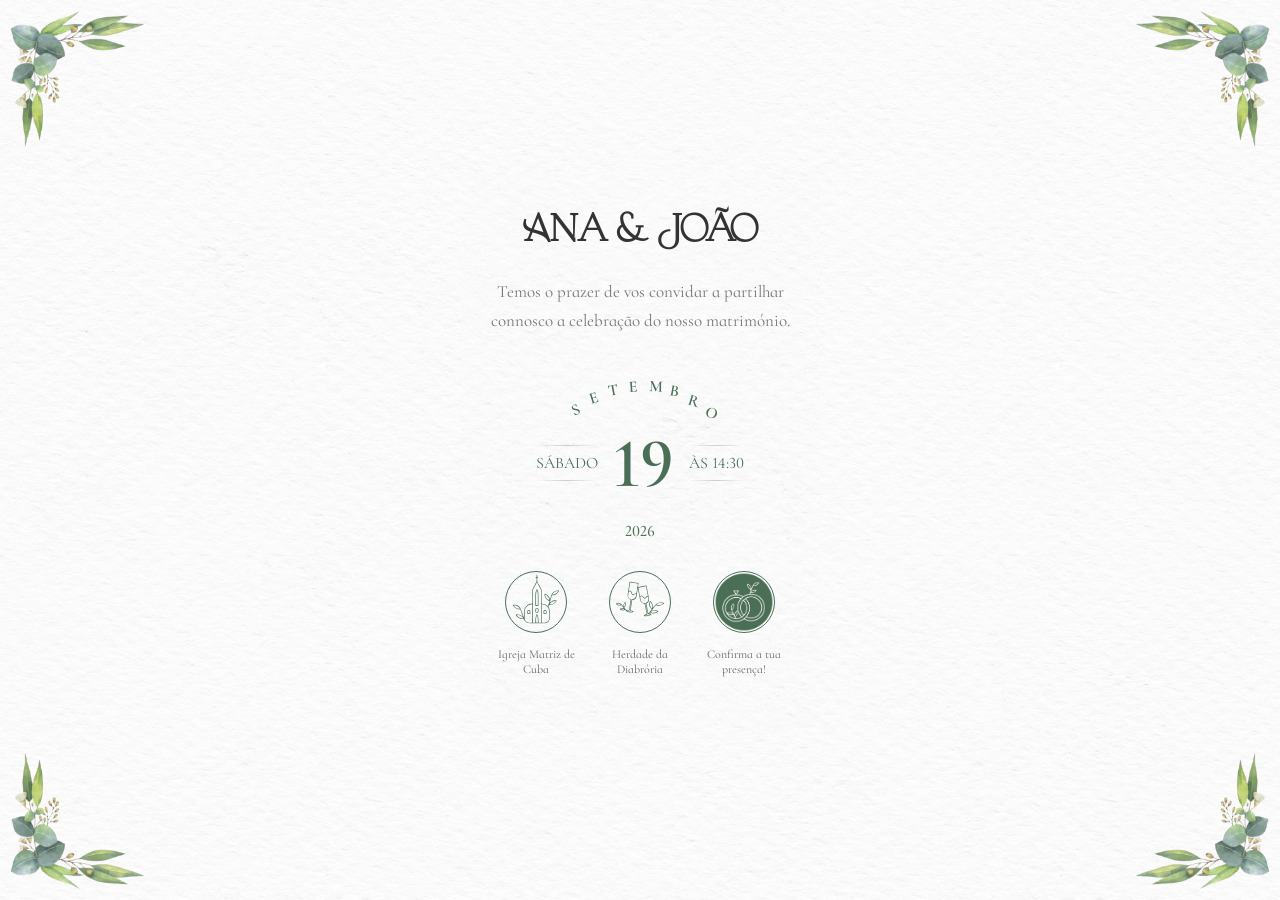
==== convite.html @ 5a5e7669 "Updated bro convite.html" ====
<!DOCTYPE html>
<html lang="pt">
<head>
  <meta charset="UTF-8">
  <title>Convite Casamento</title>

  <meta name="viewport" content="width=device-width, initial-scale=1.0">

  <!-- Fontes -->
  <link href="https://fonts.googleapis.com/css2?family=Cormorant+Infant:wght@300;400;500;600;700&display=swap" rel="stylesheet">
  <link href="https://fonts.googleapis.com/css2?family=Playfair+Display&family=Great+Vibes&display=swap" rel="stylesheet">

  <link rel="stylesheet" href="css/style.css">
  <style>
    .mes {
      height: 40px;
      margin: 0 auto 5px auto;
    }
    .mes span {
      transform-origin: 0 65px;
    }
    .mes span:nth-child(1) { transform: rotate(-24.5deg) translateX(-50px); }
    .mes span:nth-child(2) { transform: rotate(-17.5deg) translateX(-36px); }
    .mes span:nth-child(3) { transform: rotate(-10.5deg) translateX(-22px); }
    .mes span:nth-child(4) { transform: rotate(-3.5deg) translateX(-8px); }
    .mes span:nth-child(5) { transform: rotate(3.5deg) translateX(6px); }
    .mes span:nth-child(6) { transform: rotate(10.5deg) translateX(20px); }
    .mes span:nth-child(7) { transform: rotate(17.5deg) translateX(34px); }
    .mes span:nth-child(8) { transform: rotate(24.5deg) translateX(48px); }
    .mes span:nth-child(1) { transform: rotate(-24.5deg) translateX(-50px); }
    .mes span:nth-child(2) { transform: rotate(-17.5deg) translateX(-36px); }
    .mes span:nth-child(3) { transform: rotate(-10.5deg) translateX(-22px); }
    .mes span:nth-child(4) { transform: rotate(-3.5deg) translateX(-8px); }
    .mes span:nth-child(5) { transform: rotate(3.5deg) translateX(6px); }
    .mes span:nth-child(6) { transform: rotate(10.5deg) translateX(20px); }
    .mes span:nth-child(7) { transform: rotate(17.5deg) translateX(34px); }
    .mes span:nth-child(8) { transform: rotate(24.5deg) translateX(48px); }
  </style>
</head>

<body>

  <!-- Ornamentos -->
  <div class="ornament top-left"></div>
  <div class="ornament top-right"></div>
  <div class="ornament bottom-left"></div>
  <div class="ornament bottom-right"></div>

  <div class="container">

    <h2 class="nomes">Ana & João</h2>

    <p class="frase">
      Temos o prazer de vos convidar a partilhar<br>
      connosco a celebração do nosso matrimónio.
    </p>

    <!-- DATA -->
    <div class="data">
      <div class="mes">
        <span>S</span><span>E</span><span>T</span><span>E</span><span>M</span><span>B</span><span>R</span><span>O</span>
      </div>

      <div class="linha">
        <span class="dia-semana">SÁBADO</span>
        <h1>19</h1>
        <span class="hora">ÀS 14:30</span>
      </div>

      <p class="ano">2026</p>
    </div>

    <!-- ICONES -->
    <div class="icons">
      <div class="icon-item">
        <div class="circle">
          <a href="https://www.google.com/maps/place/Igreja+Matriz+de+S%C3%A3o+Vicente/@38.1674891,-7.8931724,17z/data=!3m1!4b1!4m6!3m5!1s0xd1a0edcd490adb5:0x2ef035449714cdfe!8m2!3d38.1674891!4d-7.8905975!16s%2Fg%2F11g8xkr_s8?entry=ttu&g_ep=EgoyMDI2MDMwNC4xIKXMDSoASAFQAw%3D%3D" target="_blank">
            <img src="assets/igreja.svg" alt="Local">
          </a>
        </div>
        <p class="icon-text">Igreja Matriz de Cuba</p>
      </div>

      <!-- COPOS -->
      <div class="icon-item">
        <div class="circle">
          <a href="https://www.google.com/maps/place/Herdade+da+Diabr%C3%B3ria+-+Agroturismo/@38.0478917,-7.9405616,17z/data=!3m1!4b1!4m9!3m8!1s0xd1a12c5d1a5b58b:0x852acee4767ea145!5m2!4m1!1i2!8m2!3d38.0478917!4d-7.9379867!16s%2Fg%2F1tc_gjbj?entry=ttu&g_ep=EgoyMDI2MDMwNC4xIKXMDSoASAFQAw%3D%3D" target="_blank">
            <img src="assets/copos.svg" alt="Presentes">
          </a>
        </div>
        <p class="icon-text">Herdade da Diabrória</p>
      </div>

      <!-- ALIANÇAS -->
      <div class="icon-item destaque">
        <div class="circle">
          <a href="https://forms.office.com/r/0EmKimUbge?origin=lprLink" target="_blank" >
            <img src="assets/aliancas - verde.png" alt="Confirmar">
          </a>
        </div>
        <p class="icon-text">Confirma a tua presença!</p>
      </div>

    </div>

  </div>

</body>
</html>
---- css/style.css ----
html, body {
  font-family: 'Cormorant Infant', serif;
  margin: 0;
  color: #333;
  text-align: center;
  overflow-x:hidden;
}

@font-face {
  font-family: 'SS Bruney';
  src: url('../fonts/ss-bruney.otf') format('opentype');
  font-weight: normal;
  font-style: normal;
}

body {
  margin: 0;
  padding: 0;
  background: url(../assets/fundo.jpeg);
  font-family: 'Cormorant Infant', serif;
  display: flex;
  justify-content: center;
  align-items: center; /* era flex-start — agora centra verticalmente */

  min-height:100dvh;
  overflow-x:hidden;
}

/* CONTAINER CENTRAL */
.container {
  margin: auto; /* era margin-top: 40px — agora centra horizontal e verticalmente */
   max-width:92vw;
  background: url(../assets/fundo.jpeg);
  padding: 30px 30px 50px;
  text-align: center;
  position: relative;
}

/* TEXTOS */
.iniciais {
  color: #bcbcbc;
  max-width: 120px;
  max-height: 120px;
  letter-spacing: 6px;
}

.frase {
  font-size: 17px;
  color: #777;
  margin: 5px 0 5px 0;
}

.pais {
  font-size: 12px;
  color: #999;
}

.nomes {
  font-family: 'SS Bruney', 'Great Vibes', cursive;
  font-size: 36px;
  margin: 0px;
}

.convite {
  font-size: 13px;
  margin-bottom: 25px;
}


.convite-inner{
  padding:40px 28px;
  text-align:center;
}

.nomes{
  font-size:42px;
  margin-bottom:20px;
}

.frase{
  line-height:1.7;
  margin-bottom:40px;
}


/* DATA */
.data {
  position: relative;
  font-size:22px;
  margin: 40px 0 30px 0;
  text-align: center;
  color: #4A6F56;
}

.mes {
  font-family: 'Cormorant Infant', serif;
  font-size: 16px;
  font-weight: 600;
  color: #4A6F56;
  position: relative;
  height: 24px;
  margin: 0 auto 5px auto;
  text-align: center;
}

.mes span {
  display: inline-block;
  position: absolute;
  top: 0;
  left: 50%;
  transform-origin: 0 50px;
}

.mes span:nth-child(1) { transform: rotate(-20deg) translateX(-45px); }
.mes span:nth-child(2) { transform: rotate(-15deg) translateX(-33px); }
.mes span:nth-child(3) { transform: rotate(-10deg) translateX(-22px); }
.mes span:nth-child(4) { transform: rotate(-5deg) translateX(-11px); }
.mes span:nth-child(5) { transform: rotate(0deg) translateX(0px); }
.mes span:nth-child(6) { transform: rotate(5deg) translateX(11px); }
.mes span:nth-child(7) { transform: rotate(10deg) translateX(22px); }
.mes span:nth-child(8) { transform: rotate(15deg) translateX(33px); }

.data .linha {
  display: flex;
  justify-content: center;
  align-items: center;
  gap: 15px;
  position: relative;
  color: #4A6F56;
}

.dia-semana,
.hora {
  font-size: 16px;
  color: #4A6F56;
  position: relative;
}

.dia-semana::before,
.dia-semana::after,
.hora::before,
.hora::after {
  content: '';
  position: absolute;
  left: 0;
  right: 0;
  color: #4A6F56;
  height: 1px;
  background: linear-gradient(to right, transparent, #ccc, transparent);
}

.dia-semana::before,
.hora::before {
  top: -8px;
}

.dia-semana::after,
.hora::after {
  bottom: -8px;
}

.data h1 {
  font-size: 70px;
  margin: 0;
  font-weight: 600;
}

.ano {
  margin-top: 15px;
  font-size: 16px;
  color: #4A6F56;
  font-weight: 500;
}

/* ORNAMENTOS */
.ornament {
  position: fixed;
  width: 160px;
  height: 160px;
  background-size: contain;
  background-repeat: no-repeat;
  opacity: 0.85;
  pointer-events: none;
  z-index: 10;
}

.top-left {
  top: 0;
  left: 0;
  background-image: url('../assets/ornamento.png');
}

.top-right {
  top: 0;
  right: 0;
  background-image: url('../assets/ornamento.png');
  transform: scaleX(-1);
}

.bottom-left {
  bottom: 0;
  left: 0;
  background-image: url('../assets/ornamento.png');
  transform: scaleY(-1);
}

.bottom-right {
  bottom: 0;
  right: 0;
  background-image: url('../assets/ornamento.png');
  transform: scale(-1);
}

.icons {
  display: flex;
  justify-content: center;
  gap: 30px;
  margin-top: 40px;
  flex-wrap: wrap;
}

.icon-item {
  display: flex;
  flex-direction: column;
  align-items: center;
  gap: 8px;
  width: auto;
  height: auto;
}

.circle {
  width: 60px;
  height: 60px;
  border-radius: 50%;
  background-color: transparent;
  border: 1px solid #4A6F56;
  display: flex;
  align-items: center;
  justify-content: center;
  margin: 0 auto 8px;
  transition: background-color 0.2s;
}

.circle:hover {
  background-color: #ddd4c6;
}

.circle img {
  width: 32px;
  height: 32px;
  object-fit: contain;
}

.icon-item {
  display: flex;
  flex-direction: column;
  align-items: center;
  gap: 6px;
}

.icon-text {
  font-family: 'Cormorant Infant', Georgia, serif;
  font-size: 12px;
  color: #8a7560;
  text-align: center;
  max-width: 80px;
}

.icons {
  display: flex;
  justify-content: center;
  gap: 24px;
  margin-top: 24px;
}

.icons img {
  width: 60px;
  height: 60px;
  object-fit: contain;
}

.icon-text {
  margin: 0;
  font-size: 12px;
  color: #666;
  line-height: 1.3;
  word-wrap: break-word;
  white-space: normal;
  max-width: 80px;
  text-align: center;
}

.destaque .circle{
  background: #fff;
}

.destaque .circle img {
  width: 60px;
  height: 60px;
  object-fit: contain;
  display: block;
  margin: auto;
}

.label {
  width: 100px;
  height: 50px;
  background-color: white;
  border-radius: 50px 50px 0 0;
  display: flex;
  align-items: center;
  justify-content: center;
  font-size: 12px;
  color: #666;
  margin-bottom: 10px;
  box-shadow: 0 2px 8px rgba(0, 0, 0, 0.1);
}

.label.below {
  border-radius: 0 0 50px 50px;
  margin-top: 10px;
  margin-bottom: 0;
}


.scene{
  display:flex;
  align-items:center;
  justify-content:center;
  width:100%;
min-height:100dvh;
  overflow:hidden;
  background:#f5f0ea;
}

.envelope-wrap{
  position:relative;
 width:100%;
height:100dvh;
  cursor:pointer;
}

.envelope-wrap svg{
  position:absolute;
  inset:0;
  width:100%;
  height:100%;
  z-index:5;
}

.flap-top-g{
  transform-origin:180px 0px;
  transform-box:view-box;
  transition:transform 0.8s cubic-bezier(.4,0,.2,1);
}

.open .flap-top-g{
  transform:rotateX(180deg);
}

.seal-area{
  position:absolute;
  left:50%;
  top:56%;
  transform:translate(-50%, -50%);
  z-index:20;
  transition:opacity .3s;
}

.open .seal-area{
  opacity:0;
  pointer-events:none;
}

.seal-img{
  width:90px;
  height:90px;
  border-radius:50%;
  object-fit:cover;
}

.click-hint{
  margin-top:12px;
}

.click-hint span{
  font-size:18px;
  color:#b0915a;
  font-style:italic;
}

.convite-card{
  position:absolute;
  left:50%;
  top:50%;
  width:320px;
  height:480px;
  transform: translate(-50%, 120%);
  background:url(../assets/fundo.jpeg);
  border-radius:12px;
  z-index:100;
  overflow:auto;
  transition: transform 1.3s cubic-bezier(.22,1,.36,1);
  box-shadow: 0 12px 30px rgba(0,0,0,.16);
}

.convite-card.show{
  transform: translate(-50%, -50%);
}

.convite-card.show{
  transform: translateX(-50%) translateY(-55%);
}

.envelope-hidden svg,
.envelope-hidden .seal-area{
  opacity:0;
  transition:opacity .8s ease;
  pointer-events:none;
}

.envelope-hidden .convite-card{
  z-index:50;
}
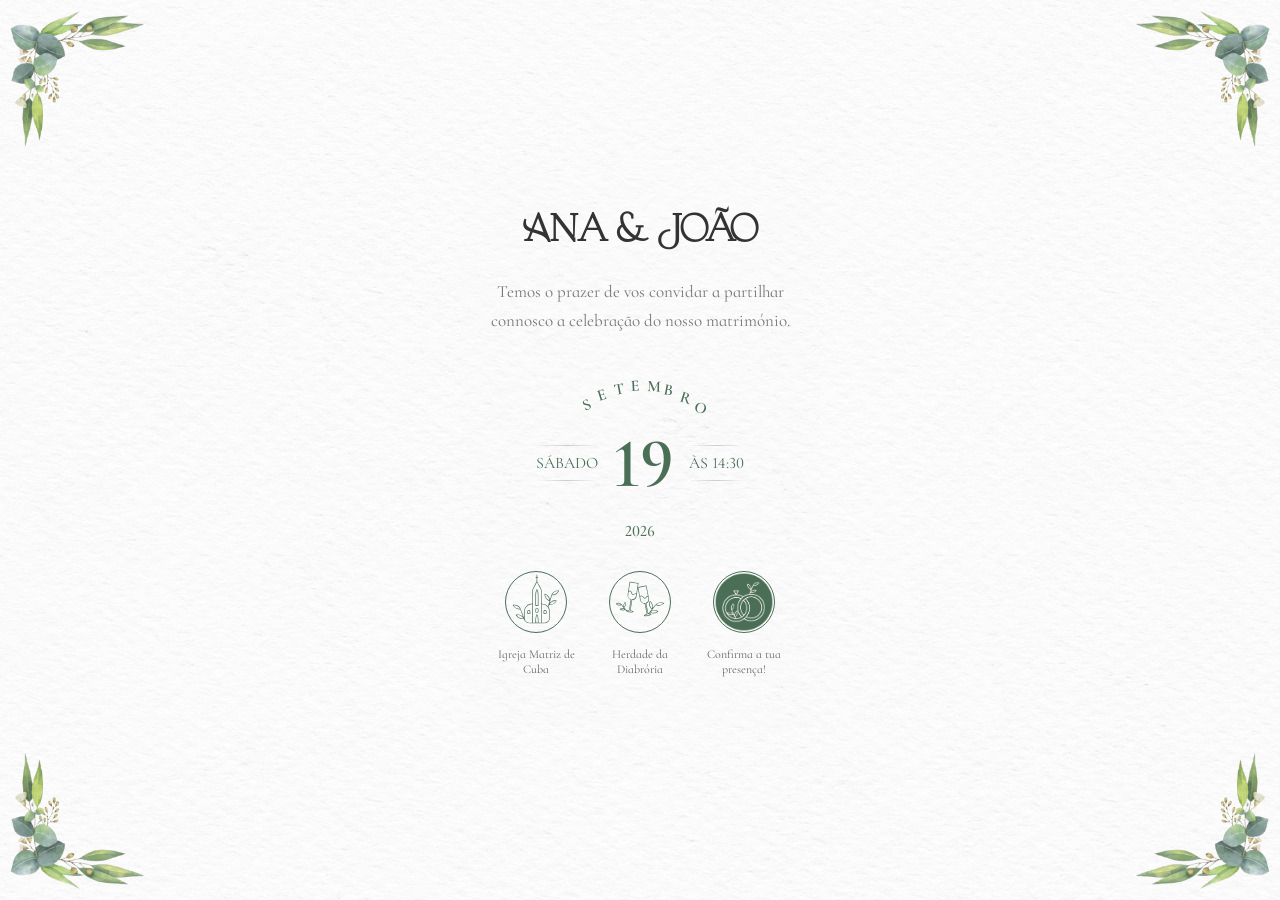
==== commit ed32c302: "Updated space~ convite.html" ====
--- a/convite.html
+++ b/convite.html
@@ -19,22 +19,14 @@
     .mes span {
       transform-origin: 0 65px;
     }
-    .mes span:nth-child(1) { transform: rotate(-24.5deg) translateX(-50px); }
-    .mes span:nth-child(2) { transform: rotate(-17.5deg) translateX(-36px); }
-    .mes span:nth-child(3) { transform: rotate(-10.5deg) translateX(-22px); }
-    .mes span:nth-child(4) { transform: rotate(-3.5deg) translateX(-8px); }
-    .mes span:nth-child(5) { transform: rotate(3.5deg) translateX(6px); }
-    .mes span:nth-child(6) { transform: rotate(10.5deg) translateX(20px); }
-    .mes span:nth-child(7) { transform: rotate(17.5deg) translateX(34px); }
-    .mes span:nth-child(8) { transform: rotate(24.5deg) translateX(48px); }
-    .mes span:nth-child(1) { transform: rotate(-24.5deg) translateX(-50px); }
-    .mes span:nth-child(2) { transform: rotate(-17.5deg) translateX(-36px); }
-    .mes span:nth-child(3) { transform: rotate(-10.5deg) translateX(-22px); }
-    .mes span:nth-child(4) { transform: rotate(-3.5deg) translateX(-8px); }
-    .mes span:nth-child(5) { transform: rotate(3.5deg) translateX(6px); }
-    .mes span:nth-child(6) { transform: rotate(10.5deg) translateX(20px); }
-    .mes span:nth-child(7) { transform: rotate(17.5deg) translateX(34px); }
-    .mes span:nth-child(8) { transform: rotate(24.5deg) translateX(48px); }
+    .mes span:nth-child(1) { transform: rotate(-24.5deg) translateX(-38px); }
+    .mes span:nth-child(2) { transform: rotate(-17.5deg) translateX(-27px); }
+    .mes span:nth-child(3) { transform: rotate(-10.5deg) translateX(-16px); }
+    .mes span:nth-child(4) { transform: rotate(-3.5deg) translateX(-6px); }
+    .mes span:nth-child(5) { transform: rotate(3.5deg) translateX(4px); }
+    .mes span:nth-child(6) { transform: rotate(10.5deg) translateX(14px); }
+    .mes span:nth-child(7) { transform: rotate(17.5deg) translateX(25px); }
+    .mes span:nth-child(8) { transform: rotate(24.5deg) translateX(36px); }
   </style>
 </head>
 
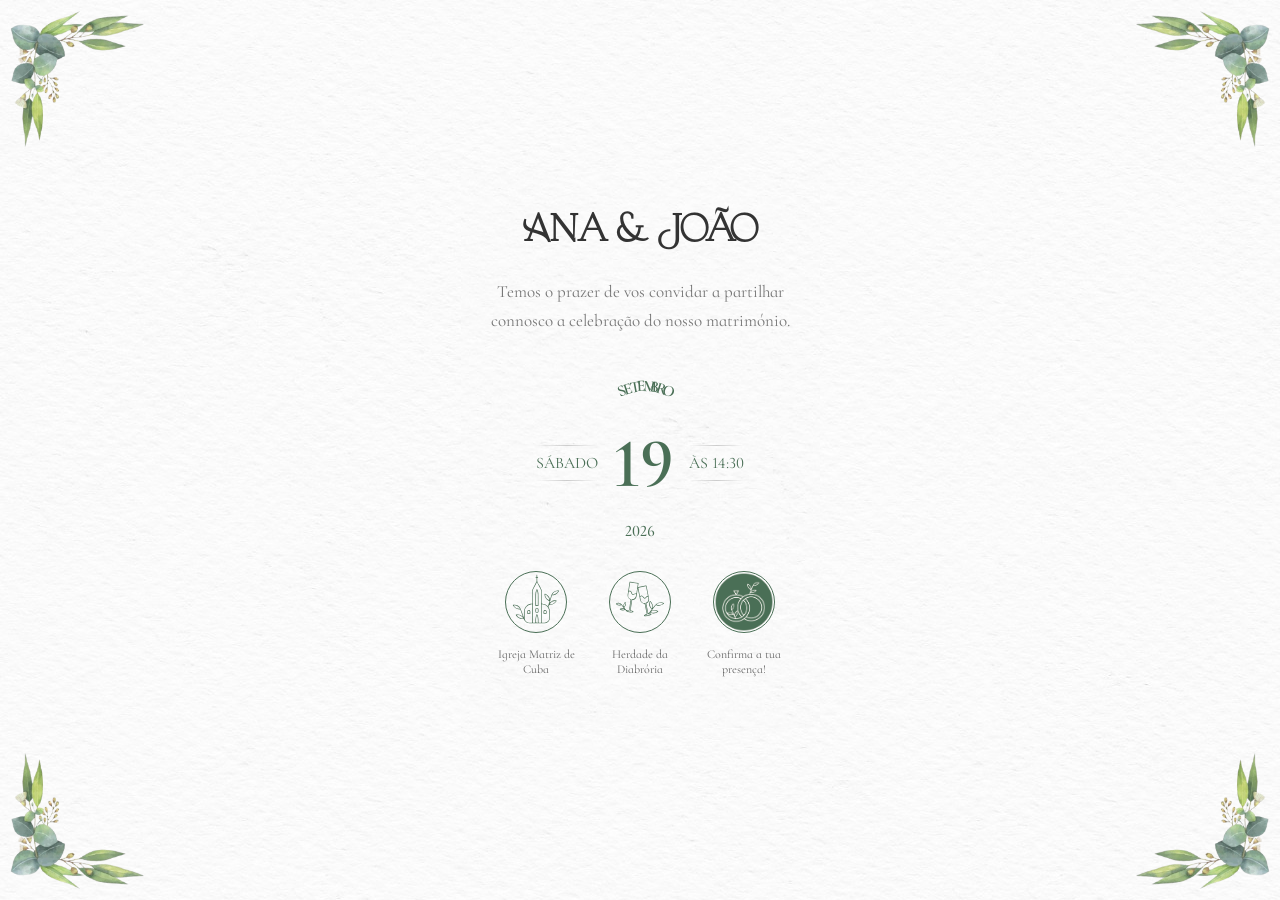
==== commit b1f1957b: "Updated b convite.html" ====
--- a/convite.html
+++ b/convite.html
@@ -2,14 +2,10 @@
 <html lang="pt">
 <head>
   <meta charset="UTF-8">
-  <title>Convite Casamento</title>
-
+  <title>Casamento Ana & João</title>
   <meta name="viewport" content="width=device-width, initial-scale=1.0">
-
-  <!-- Fontes -->
   <link href="https://fonts.googleapis.com/css2?family=Cormorant+Infant:wght@300;400;500;600;700&display=swap" rel="stylesheet">
   <link href="https://fonts.googleapis.com/css2?family=Playfair+Display&family=Great+Vibes&display=swap" rel="stylesheet">
-
   <link rel="stylesheet" href="css/style.css">
   <style>
     .mes {
@@ -17,85 +13,66 @@
       margin: 0 auto 5px auto;
     }
     .mes span {
-      transform-origin: 0 65px;
+      transform-origin: center 65px;
     }
-    .mes span:nth-child(1) { transform: rotate(-24.5deg) translateX(-38px); }
-    .mes span:nth-child(2) { transform: rotate(-17.5deg) translateX(-27px); }
-    .mes span:nth-child(3) { transform: rotate(-10.5deg) translateX(-16px); }
-    .mes span:nth-child(4) { transform: rotate(-3.5deg) translateX(-6px); }
-    .mes span:nth-child(5) { transform: rotate(3.5deg) translateX(4px); }
-    .mes span:nth-child(6) { transform: rotate(10.5deg) translateX(14px); }
-    .mes span:nth-child(7) { transform: rotate(17.5deg) translateX(25px); }
-    .mes span:nth-child(8) { transform: rotate(24.5deg) translateX(36px); }
+    .mes span:nth-child(1) { transform: rotate(-24.5deg); }
+    .mes span:nth-child(2) { transform: rotate(-17.5deg); }
+    .mes span:nth-child(3) { transform: rotate(-10.5deg); }
+    .mes span:nth-child(4) { transform: rotate(-3.5deg); }
+    .mes span:nth-child(5) { transform: rotate(3.5deg); }
+    .mes span:nth-child(6) { transform: rotate(10.5deg); }
+    .mes span:nth-child(7) { transform: rotate(17.5deg); }
+    .mes span:nth-child(8) { transform: rotate(24.5deg); }
   </style>
 </head>
-
 <body>
-
-  <!-- Ornamentos -->
   <div class="ornament top-left"></div>
   <div class="ornament top-right"></div>
   <div class="ornament bottom-left"></div>
   <div class="ornament bottom-right"></div>
-
   <div class="container">
-
     <h2 class="nomes">Ana & João</h2>
-
     <p class="frase">
       Temos o prazer de vos convidar a partilhar<br>
       connosco a celebração do nosso matrimónio.
     </p>
-
-    <!-- DATA -->
     <div class="data">
       <div class="mes">
         <span>S</span><span>E</span><span>T</span><span>E</span><span>M</span><span>B</span><span>R</span><span>O</span>
       </div>
-
       <div class="linha">
         <span class="dia-semana">SÁBADO</span>
         <h1>19</h1>
         <span class="hora">ÀS 14:30</span>
       </div>
-
       <p class="ano">2026</p>
     </div>
-
-    <!-- ICONES -->
     <div class="icons">
       <div class="icon-item">
         <div class="circle">
-          <a href="https://www.google.com/maps/place/Igreja+Matriz+de+S%C3%A3o+Vicente/@38.1674891,-7.8931724,17z/data=!3m1!4b1!4m6!3m5!1s0xd1a0edcd490adb5:0x2ef035449714cdfe!8m2!3d38.1674891!4d-7.8905975!16s%2Fg%2F11g8xkr_s8?entry=ttu&g_ep=EgoyMDI2MDMwNC4xIKXMDSoASAFQAw%3D%3D" target="_blank">
+          <a href="https://www.google.com/maps/place/Igreja+Matriz+de+S%C3%A3o+Vicente/@38.1674891,-7.8931724,17z" target="_blank">
             <img src="assets/igreja.svg" alt="Local">
           </a>
         </div>
         <p class="icon-text">Igreja Matriz de Cuba</p>
       </div>
-
-      <!-- COPOS -->
       <div class="icon-item">
         <div class="circle">
-          <a href="https://www.google.com/maps/place/Herdade+da+Diabr%C3%B3ria+-+Agroturismo/@38.0478917,-7.9405616,17z/data=!3m1!4b1!4m9!3m8!1s0xd1a12c5d1a5b58b:0x852acee4767ea145!5m2!4m1!1i2!8m2!3d38.0478917!4d-7.9379867!16s%2Fg%2F1tc_gjbj?entry=ttu&g_ep=EgoyMDI2MDMwNC4xIKXMDSoASAFQAw%3D%3D" target="_blank">
+          <a href="https://www.google.com/maps/place/Herdade+da+Diabr%C3%B3ria+-+Agroturismo/@38.0478917,-7.9405616,17z" target="_blank">
             <img src="assets/copos.svg" alt="Presentes">
           </a>
         </div>
         <p class="icon-text">Herdade da Diabrória</p>
       </div>
-
-      <!-- ALIANÇAS -->
       <div class="icon-item destaque">
         <div class="circle">
-          <a href="https://forms.office.com/r/0EmKimUbge?origin=lprLink" target="_blank" >
+          <a href="https://forms.office.com/r/0EmKimUbge?origin=lprLink" target="_blank">
             <img src="assets/aliancas - verde.png" alt="Confirmar">
           </a>
         </div>
         <p class="icon-text">Confirma a tua presença!</p>
       </div>
-
     </div>
-
   </div>
-
 </body>
 </html>
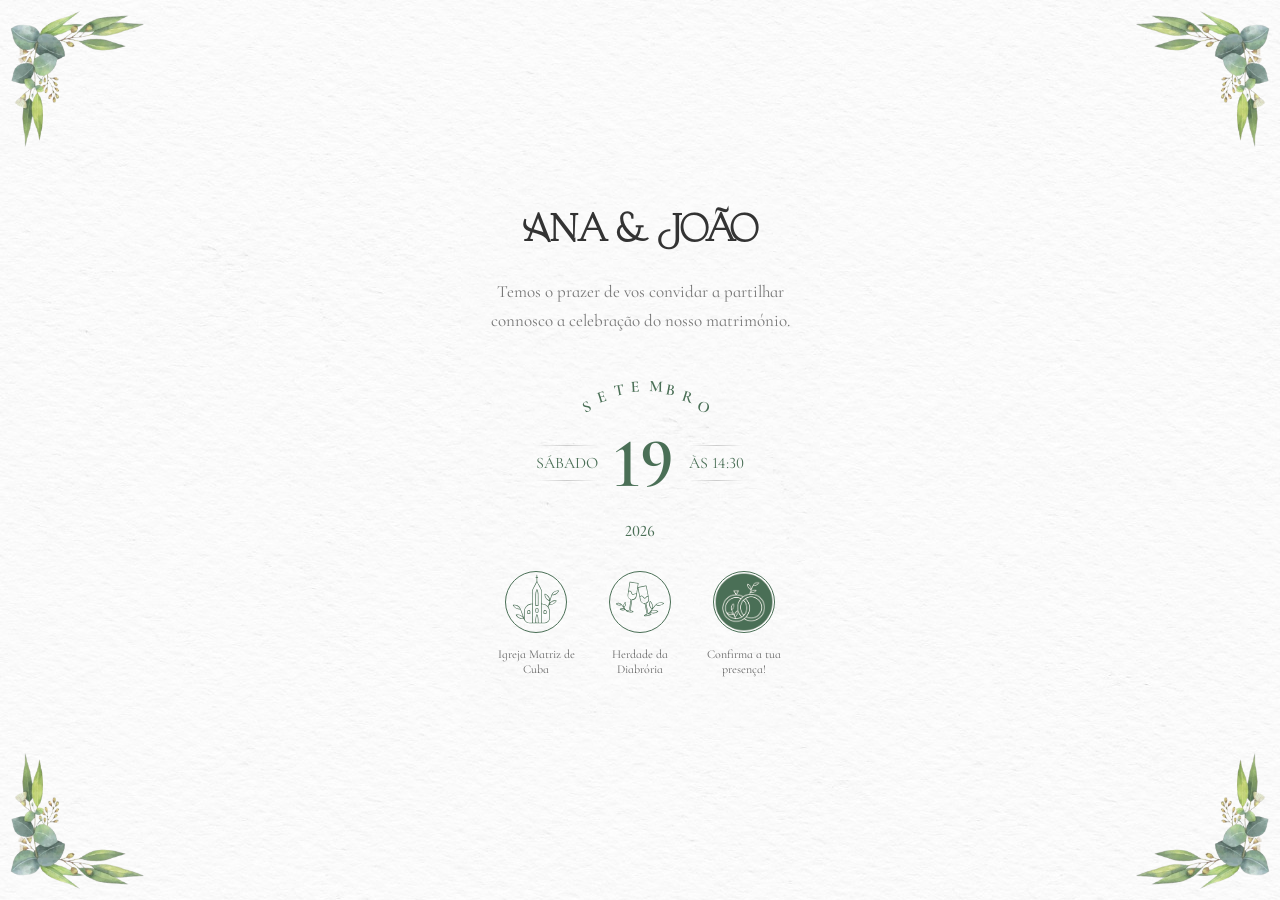
==== commit 00c31d44: "Update convite.html" ====
--- a/convite.html
+++ b/convite.html
@@ -15,14 +15,14 @@
     .mes span {
       transform-origin: center 65px;
     }
-    .mes span:nth-child(1) { transform: rotate(-24.5deg); }
-    .mes span:nth-child(2) { transform: rotate(-17.5deg); }
-    .mes span:nth-child(3) { transform: rotate(-10.5deg); }
-    .mes span:nth-child(4) { transform: rotate(-3.5deg); }
-    .mes span:nth-child(5) { transform: rotate(3.5deg); }
-    .mes span:nth-child(6) { transform: rotate(10.5deg); }
-    .mes span:nth-child(7) { transform: rotate(17.5deg); }
-    .mes span:nth-child(8) { transform: rotate(24.5deg); }
+    .mes span:nth-child(1) { transform: rotate(-24.5deg) translateX(-38px); }
+    .mes span:nth-child(2) { transform: rotate(-17.5deg) translateX(-27px); }
+    .mes span:nth-child(3) { transform: rotate(-10.5deg) translateX(-16px); }
+    .mes span:nth-child(4) { transform: rotate(-3.5deg) translateX(-6px); }
+    .mes span:nth-child(5) { transform: rotate(3.5deg) translateX(6px); }
+    .mes span:nth-child(6) { transform: rotate(10.5deg) translateX(16px); }
+    .mes span:nth-child(7) { transform: rotate(17.5deg) translateX(27px); }
+    .mes span:nth-child(8) { transform: rotate(24.5deg) translateX(38px); }
   </style>
 </head>
 <body>
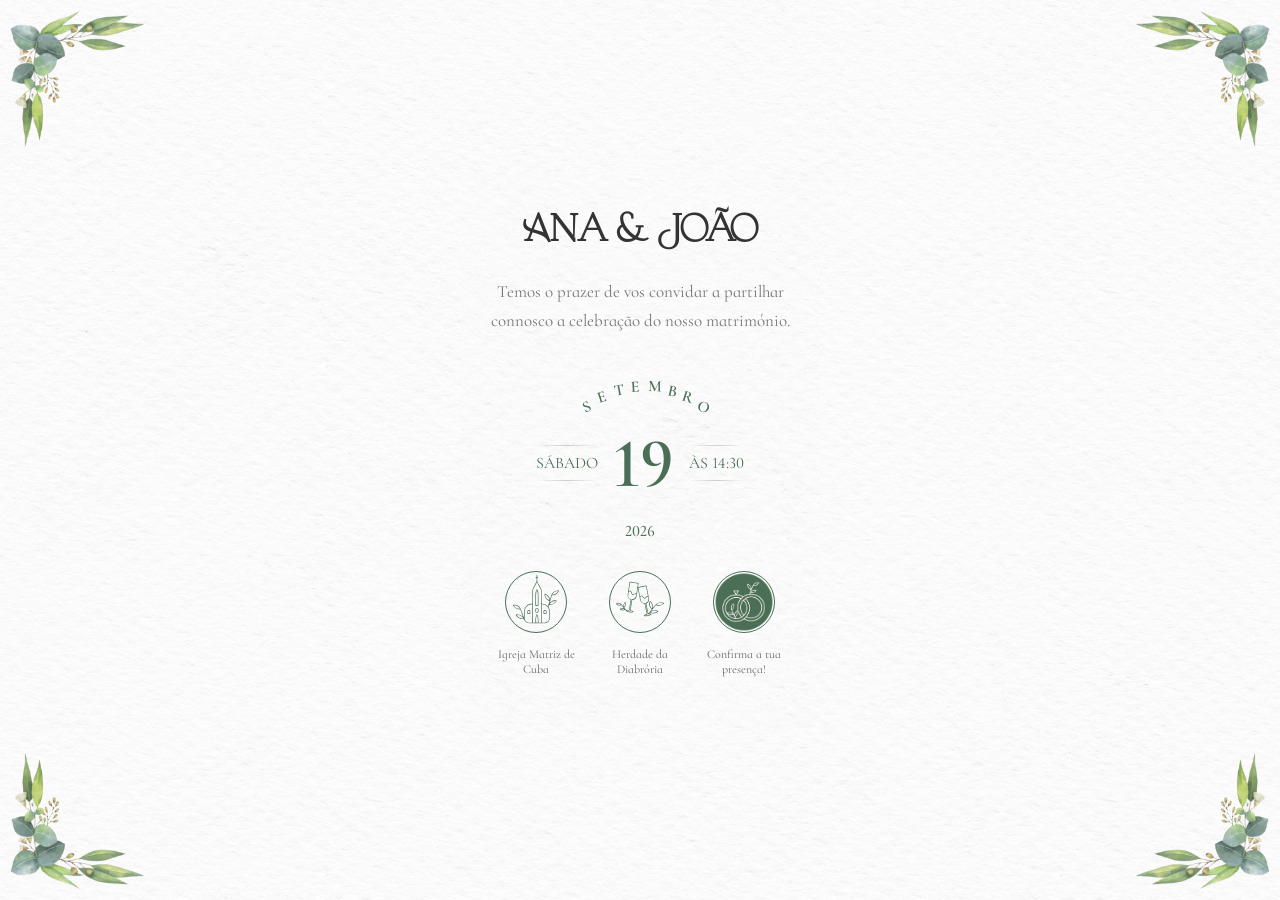
==== commit 29301f97: "Updated span values convite.html" ====
--- a/convite.html
+++ b/convite.html
@@ -12,6 +12,10 @@
       height: 40px;
       margin: 0 auto 5px auto;
     }
+    .mes {
+      height: 40px;
+      margin: 0 auto 5px auto;
+    }
     .mes span {
       transform-origin: center 65px;
     }
@@ -19,8 +23,8 @@
     .mes span:nth-child(2) { transform: rotate(-17.5deg) translateX(-27px); }
     .mes span:nth-child(3) { transform: rotate(-10.5deg) translateX(-16px); }
     .mes span:nth-child(4) { transform: rotate(-3.5deg) translateX(-6px); }
-    .mes span:nth-child(5) { transform: rotate(3.5deg) translateX(6px); }
-    .mes span:nth-child(6) { transform: rotate(10.5deg) translateX(16px); }
+    .mes span:nth-child(5) { transform: rotate(2deg) translateX(6px); }
+    .mes span:nth-child(6) { transform: rotate(12deg) translateX(17px); }
     .mes span:nth-child(7) { transform: rotate(17.5deg) translateX(27px); }
     .mes span:nth-child(8) { transform: rotate(24.5deg) translateX(38px); }
   </style>
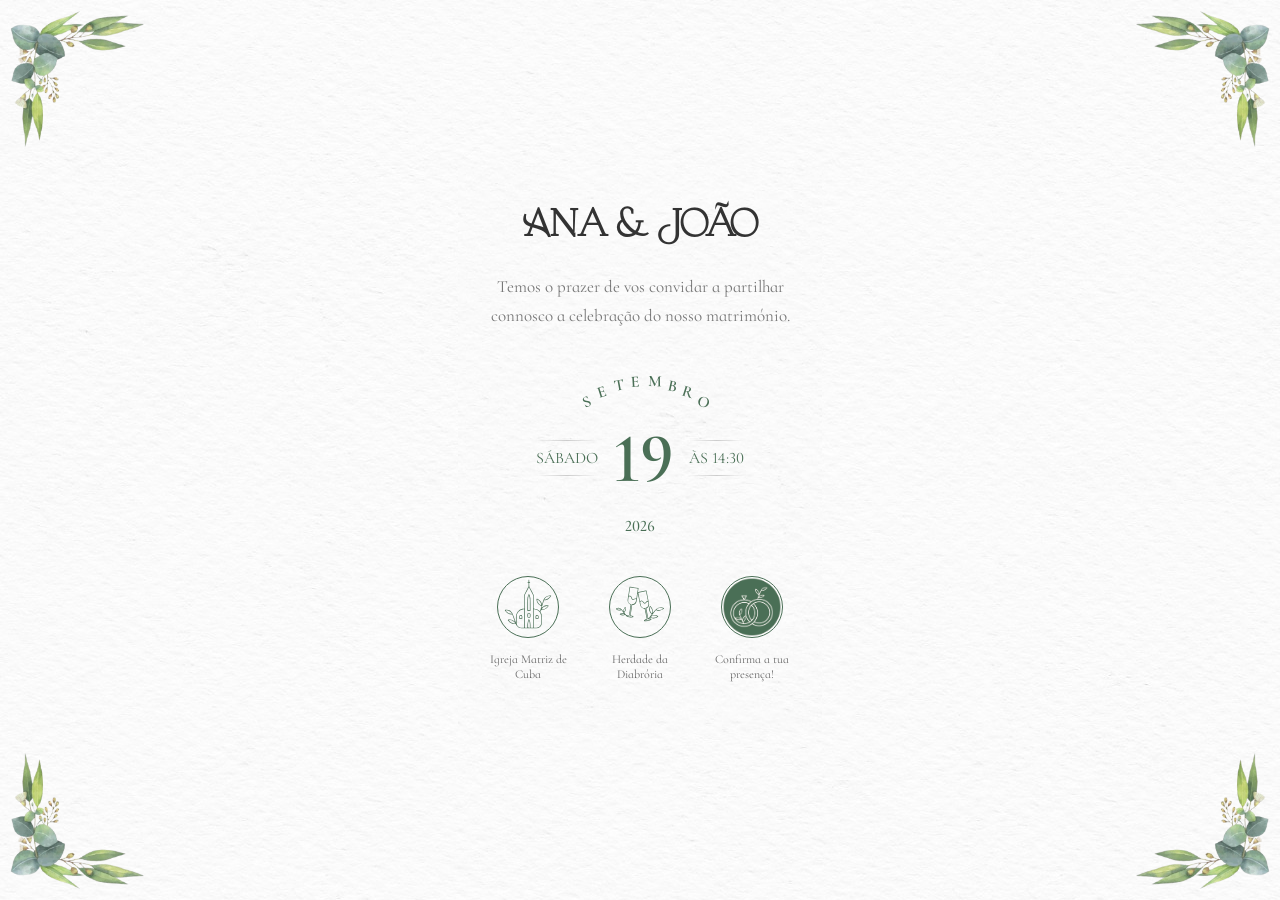
==== commit 3261f6cc: "Updated form link convite.html" ====
--- a/convite.html
+++ b/convite.html
@@ -54,7 +54,7 @@
     <div class="icons">
       <div class="icon-item">
         <div class="circle">
-          <a href="https://www.google.com/maps/place/Igreja+Matriz+de+S%C3%A3o+Vicente/@38.1674891,-7.8931724,17z" target="_blank">
+          <a href="https://www.google.com/maps/place/Igreja+Matriz+de+S%C3%A3o+Vicente/@38.1674891,-7.8931724,17z/data=!3m1!4b1!4m6!3m5!1s0xd1a0edcd490adb5:0x2ef035449714cdfe!8m2!3d38.1674891!4d-7.8905975!16s%2Fg%2F11g8xkr_s8?entry=ttu&g_ep=EgoyMDI2MDMwNC4xIKXMDSoASAFQAw%3D%3D" target="_blank">
             <img src="assets/igreja.svg" alt="Local">
           </a>
         </div>
@@ -62,7 +62,7 @@
       </div>
       <div class="icon-item">
         <div class="circle">
-          <a href="https://www.google.com/maps/place/Herdade+da+Diabr%C3%B3ria+-+Agroturismo/@38.0478917,-7.9405616,17z" target="_blank">
+          <a href="https://www.google.com/maps/place/Herdade+da+Diabr%C3%B3ria+-+Agroturismo/@38.0478917,-7.9405616,17z/data=!3m1!4b1!4m9!3m8!1s0xd1a12c5d1a5b58b:0x852acee4767ea145!5m2!4m1!1i2!8m2!3d38.0478917!4d-7.9379867!16s%2Fg%2F1tc_gjbj?entry=ttu&g_ep=EgoyMDI2MDMwNC4xIKXMDSoASAFQAw%3D%3D" target="_blank">
             <img src="assets/copos.svg" alt="Presentes">
           </a>
         </div>
@@ -70,7 +70,7 @@
       </div>
       <div class="icon-item destaque">
         <div class="circle">
-          <a href="https://forms.office.com/r/0EmKimUbge?origin=lprLink" target="_blank">
+          <a href="https://forms.office.com/r/7jeqx8qEKf?origin=lprLink" target="_blank">
             <img src="assets/aliancas - verde.png" alt="Confirmar">
           </a>
         </div>
--- a/css/style.css
+++ b/css/style.css
@@ -214,7 +214,7 @@
 .icons {
   display: flex;
   justify-content: center;
-  gap: 30px;
+  gap: 32px;
   margin-top: 40px;
   flex-wrap: wrap;
 }
@@ -242,7 +242,7 @@
 }
 
 .circle:hover {
-  background-color: #ddd4c6;
+  background-color: #ffff;
 }
 
 .circle img {
@@ -269,8 +269,8 @@
 .icons {
   display: flex;
   justify-content: center;
-  gap: 24px;
-  margin-top: 24px;
+  gap: 32px;
+  margin-top: 40px;
 }
 
 .icons img {
@@ -422,3 +422,15 @@
 .envelope-hidden .convite-card{
   z-index:50;
 }
+
+@media (max-width: 480px) {
+  .icon-text {
+    max-width: 55px;
+  }
+}
+
+@media (max-width: 360px) {
+  .icon-text {
+    max-width: 45px;
+  }
+}
